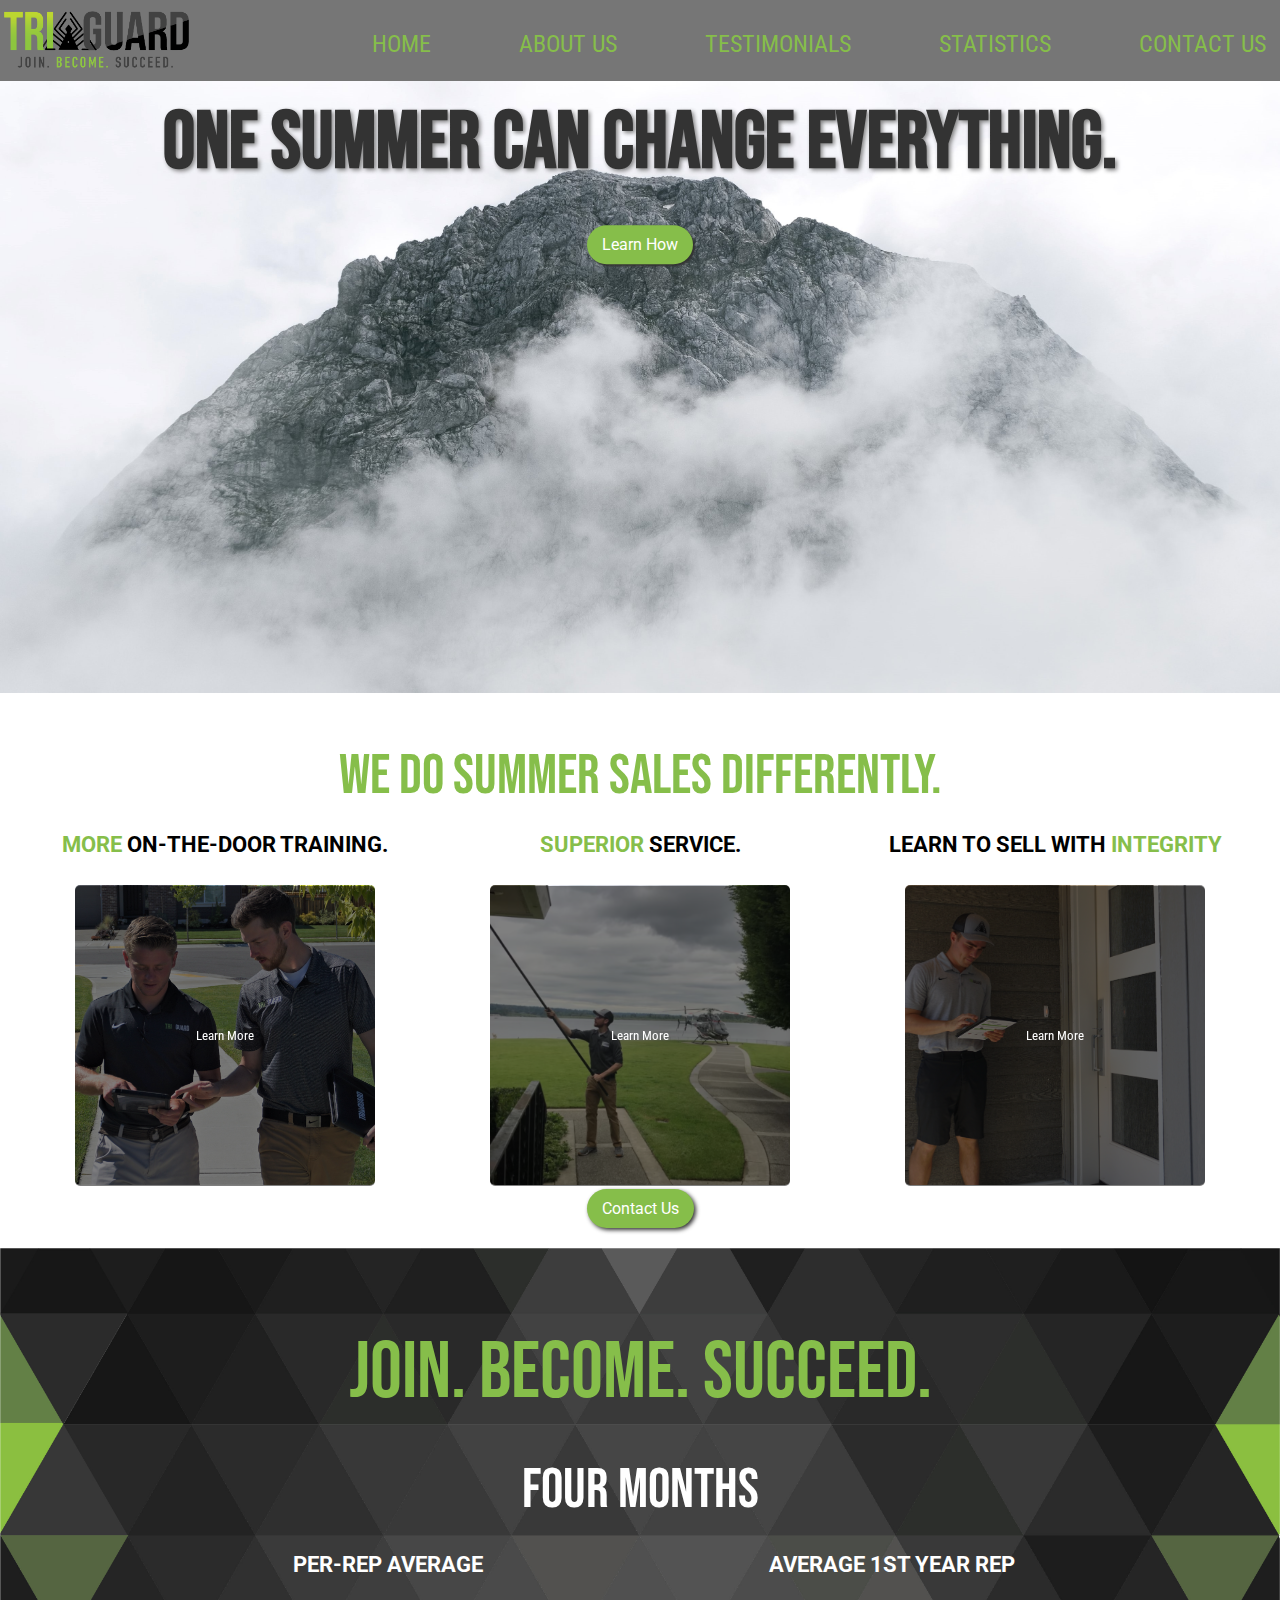
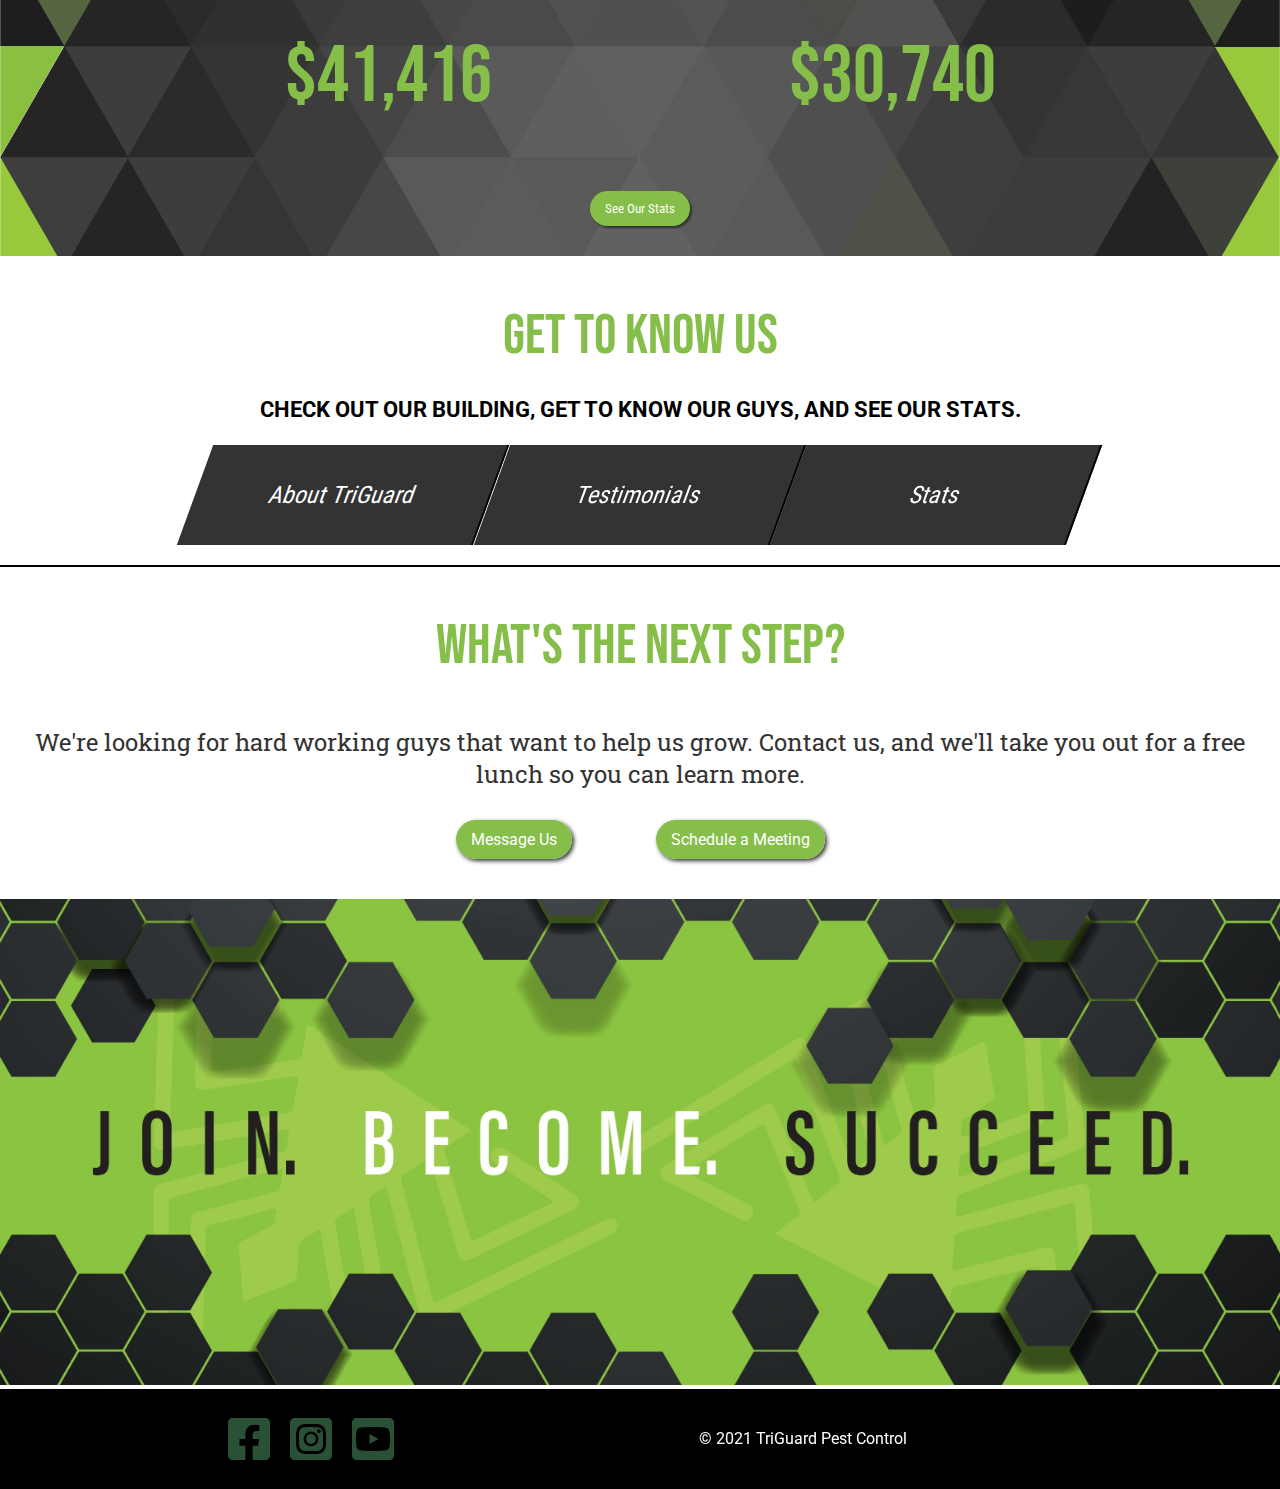
==== index.html @ 1086b6dd "first commit" ====
<!DOCTYPE html>
<html lang="en">

<head>
  <meta charset="utf-8" />
  <meta name="viewport" content="width=device-width, initial-scale=1, maximum-scale=1, user-scalable=no" />
  <meta http-equiv="X-UA-Compatible" content="IE=edge,chrome=1">
  <meta name="HandheldFriendly" content="true">
  <link rel="icon" href="triguard-web-images/Triguard-spider.png" />

  <title>TriGuard Sales</title>

  <!-- Meta tags for SEO and social sharing -->
  <link rel="canonical" href="https://triguardsales.com" />
  <meta name="description" content="Recruiting website for TriGuard Pest Control door-to-door sales." />
  <meta name="robots" content="index,follow" />
  <meta property="og:title" content="TriGuard Sales" />
  <meta property="og:type" content="article" />
  <meta property="og:url" content="https://triguardsales.com" />
  <meta property="og:description" content="Recruiting website for TriGuard Pest Control door-to-door sales." />
  <meta name="twitter:card" content="summary" />

  <!-- Import the webpage's stylesheet -->
  <link rel="stylesheet" href="style.css" />

  <link rel="stylesheet" href="https://cdnjs.cloudflare.com/ajax/libs/font-awesome/4.7.0/css/font-awesome.min.css">
  <link rel="stylesheet" href="all.min.css">

  <!-- Import the webpage's javascript file -->
  <script src="script.js" defer></script>
</head>

<body>
  <!-- The wrapper and content divs set margins and positioning -->
  <div class="wrapper">

    <!-- This is the start of content for our page -->
    <header>
      <div class="topnav" id="myLinks">
        <img class="logo" src="triguard-web-images/triguard-logo.png" alt="logo">
        <nav>
          <ul>
            <li><a href="index.html">Home</a></li>
            <li><a href="about.html">About Us</a></li>
            <li><a href="testimonials.html">Testimonials</a></li>
            <li><a href="stats.html">Statistics</a></li>
            <li><a href="contact.html">Contact Us</a></li>
          </ul>
          <!-- "Hamburger menu" / "Bar icon" to toggle the navigation links -->
          <a href="javascript:void(0);" class="icon" onclick="hamburgerNav()">
            <i class="fa fa-bars"></i>
          </a>
        </nav>
      </div>
    </header>
    <main>
      <div class="banner">
        <h1 class="title">ONE SUMMER CAN CHANGE EVERYTHING.</h1>
        <a class="clickme" href="#sec1">Learn How</a>

        <img src="triguard-web-images/mountain_fog.jpg" class="fog" alt="fog and mountain">
      </div>
      <div class="section1" id="sec1">
        <h2 class="sub-header">
          We do summer sales differently.
        </h2>
        <!-- training -->
        <h3 class="training-h3"><span class="pop">More</span> On-the-door Training.</h3>
        <div class="training">
          <img src="triguard-web-images/training.JPG" alt="image">
        </div>

        <button class="centerbutton" data-modal-target="#modal">Learn More</button>
        <div class="modal" id="modal">
          <div class="modal-header">
            <h3>Get the on-the-door training you deserve.</h3>
            <button data-close-button class="close-button">&times;</button>
          </div>
          <div class="modal-img1"><img src="triguard-web-images/training.JPG"></div>
          <div class="modal-body">
            In most door-to-door companies, the managers have to compete against you for their own sales. The
            difference with TriGuard is that your managers don’t have to make their own sales, their primary focus is
            on training you. Other companies might give you on-the-door training during your first day or two, but
            your TriGuard managers are available to train you on the doors throughout the entire summer.
          </div>
        </div>
        <div id="overlay"></div>
        <!-- integrity -->
        <h3 class="integrity-h3">Learn to Sell With <span class="pop">Integrity</span></h3>
        <div class="integrity">
          <img src="triguard-web-images/DSC02813.JPG" alt="image">
        </div>
        <button class="centerbutton2" data-modal-target="#modal2">Learn More</button>
        <div class="modal" id="modal2">
          <div class="modal-header">
            <h3>Integrity sells the most.</h3>
            <button data-close-button class="close-button">&times;</button>
          </div>
          <div class="modal-img1"><img src="triguard-web-images/DSC02813.JPG"></div>
          <div class="modal-body">
            Many people believe that in order to succeed in door-to-door sales, you have to be dishonest,
            manipulative, or trick people into buying. At TriGuard, we believe that you should never have to
            compromise your integrity to make a
            sale. We’ll teach you how to be honest and transparent with your customers. Over the years, we have found
            that often the most honest sales reps make the most sales.
          </div>
        </div>
        <!-- service -->
        <h3 class="service-h3"><span class="pop">Superior</span> Service.</h3>
        <div class="service">
          <img src="triguard-web-images/superior_service.png" alt="image">
        </div>
        <button class="centerbutton3" data-modal-target="#modal3">Learn More</button>
        <div class="modal" id="modal3">
          <div class="modal-header">
            <h3>Higher quality = higher contract value.</h3>
            <button data-close-button class="close-button">&times;</button>
          </div>
          <div class="modal-img1"><img src="triguard-web-images/superior_service.png"></div>
          <div class="modal-body">
            Pest control is a competitive industry, so we pride ourselves in having a top-of-the-line service. We
            train our technicians to go above and beyond on each service, giving you the piece of mind that your
            customers are being taken care of. Because we have a superior service compared to other companies, you can
            count on a higher contract value and higher customer retention.</br>
            Ask your manager about the differences in our service.
          </div>
        </div>
      </div>
      <div class="center-container">
        <a class="contact" href="contact.html">Contact Us</a>
      </div>
      <div class="section2">
        <h2 class="slogan">Join. Become. Succeed.</h2>
        <h2 class="four-months">Four Months</h2>
        <div class="per-rep">
          <h3>Per-Rep Average</h3>
          <h2 class="avg">$41,416</h2>
        </div>
        <div class="first-year">
          <h3>Average 1st Year Rep</h3>
          <h2 class="first-year-avg">$30,740</h2>
        </div>
        <button class="stats" href="#">See Our Stats</button>
      </div>
      <div class="section3">
        <h2>Get to know us</h2>
        <h3>Check out our building, get to know our guys, and see our stats.</h3>
        <div class="links">
          <div class="about-link">
            <a href="about.html">About TriGuard</a>
          </div>
          <div class="testimonials-link">
            <a href="testimonials.html">Testimonials</a>
          </div>
          <div class="stats-link">
            <a href="testimonials.html">Stats</a>
          </div>
        </div>
      </div>
      <div class="section4">
        <h2>What's the next step?</h2>
        <p>We're looking for hard working guys that want to
          help us grow. Contact us, and we'll take you out for a free lunch so you can learn more.</p>
        <a class="message" href="contact.html">Message Us</a>
        <a class="meeting" href="contact.html">Schedule a Meeting</a>
        <img src="triguard-web-images/slogan.jpg" alt="image">
      </div>
    </main>
  </div>
  <footer class="footer-bottom">
    <div class="container">
      <ul class="social-icons">
        <li><a href="https://www.facebook.com/TriGuardPestControl" target="_blank"><i
              class="fab fa-facebook-square"></i></a>
        </li>
        <li><a href="https://www.instagram.com/triguardsales/" target="_blank"><i
              class="fab fa-instagram-square"></i></a>
        </li>
        <li><a href="https://www.youtube.com/watch?v=EtZL84Ne5-c" target="_blank"><i
              class="fab fa-youtube-square"></i></a>
        </li>
      </ul>
      <div id="footer-info">© 2021 TriGuard Pest Control</div>
    </div>
  </footer>
</body>

</html>
---- style.css ----
/* Import fonts */

  @import url("https://fonts.googleapis.com/css2?family=Roboto+Condensed:wght@700&display=swap");
  @import url("https://fonts.googleapis.com/css2?family=Roboto&display=swap");
  @import url("https://fonts.googleapis.com/css2?family=Bebas+Neue&display=swap");
  @import url("https://fonts.googleapis.com/css2?family=Roboto+Slab&display=swap");
  /* default values set as CSS variables */

  :root {
    --color-bg: #295135;
    --color-text-main: #000000;
    --color-primary: #86be4a;
    --wrapper-height: 87vh;
    --image-max-width: 300px;
    --image-margin: 3rem;
  }

  /* Basic page style resets */

  [hidden] {
    display: none !important;
  }

  h1, h2 {
    font-family: 'Bebas Neue', sans-serif;
  }

  ul {
    list-style: none;
  }

  .logo {
    width: 200px;
    float: left;
  }

  html {
    font-size: 100%;
  }

  @media (min-width: 640px) {
    body {
      font-size: 1rem;
    }
  }
  /* Navigation grid */

  nav {
    float: right;
  }

  nav ul {
    margin: 0;
    padding: 0;
    list-style: none;
  }

  nav li {
    float: left;
    margin-left: 70px;
    padding-top: 30px;
    position: relative;
  }

  nav a {
    font-family: 'Roboto Condensed', sans-serif;
    color: var(--color-primary);
    font-size: 1.5em;
    text-decoration: none;
    padding: 14px;
    text-transform: uppercase;
    margin-left: -10px;
  }

  @media screen and (max-width: 1245px) and (min-width: 850px) {
    nav a {
      font-size: 1.5vw;
      padding: 10px;
      margin-left: -25px;
    }
  }

  nav a:hover {
    color: #000000;
  }

  nav a::before {
    content: '';
    display: block;
    height: 5px;
    background-color: var(--color-primary);
    position: absolute;
    width: 0%;
    top: 0;
    transition: all ease-in-out 250ms;
  }

  nav a:hover::before {
    width: 100%;
  }

  /* Hide the link that should open and close the topnav on small screens */

  .topnav .icon {
    display: none;
  }

  .topnav .icon:hover {
    color: black;
  }

  .container {
    width: 90%;
    margin: 0 auto;
    padding: 0;
  }

  header {
    background: #767676;
    position: fixed;
    top: 0;
    width: 100%;
    z-index: 3;
  }

  header::after {
    content: '';
    display: table;
    clear: both;
  }

  main {
    margin-top: 81px;
  }

  body {
    margin: 0;
    font-family: 'Roboto', sans-serif;
    background-color: #FFFFFF;
  }

  p {
    font-family: 'Roboto Slab', serif;
    font-size: 1.5em;
    color: #333333;
  }

  img {
    max-width: 100%;
    height: auto;
  }

  .banner {
    position: relative;
  }

  /* Page structure */

  .wrapper {
    min-height: var(--wrapper-height);
    display: grid;
    place-items: center;
  }

  .fog {
    max-width: 100%;
  }

  .clickme {
    color: #FFFFFF;
    text-decoration: none;
    position: absolute;
    border-radius: 20px;
    padding: 10px 15px;
    background-color: var(--color-primary);
    box-shadow: 2px 2px 2px #333333;
    top: 25%;
    left: 50%;
    transform: translate(-50%, -25%);
  }

  .clickme:hover {
    background-color: #333333;
  }

  /* Subheading */

  h2 {
    color: var(--color-primary);
    font-size: 3.5em;
    font-weight: lighter;
    /* padding: 10px; */
  }

  h3 {
    font-size: 1.4em;
    text-align: center;
    text-transform: uppercase;
  }

  .title {
    position: absolute;
    text-align: center;
    color: #333333;
    font-size: 5em;
    top: -40px;
    left: 50%;
    transform: translate(-50%);
    width: 100%;
    text-shadow: 2px 2px 4px gray;
  }

  button {
    font-family: 'Roboto Condensed', sans-serif;
  }

  .pop {
    color: var(--color-primary);
    text-transform: uppercase;
  }

  .modal {
    position: fixed;
    top: 50%;
    left: 50%;
    transform: translate(-50%, -50%) scale(0);
    transition: 200ms ease-in-out;
    border: 1px solid black;
    border-radius: 10px;
    z-index: 10;
    background-color: #FFFFFF;
    width: 800px;
    max-width: 80%;
  }

  .modal.active {
    transform: translate(-50%, -50%) scale(1);
  }

  .modal-header {
    padding: 10px 15px;
    display: flex;
    justify-content: space-between;
    align-items: center;
    /* border-bottom: 1px solid black; */
  }

  .modal-header h3 {
    text-align: center;
  }

  .modal-header .training-h3 {
    font-weight: bold;
  }

  .modal-header .close-button {
    cursor: pointer;
    border: none;
    outline: none;
    background: none;
    font-weight: bold;
    font-size: 1.25rem;
  }

  .modal-img1 {
    float: left;
    padding: 0 20px 5px 20px;
  }

  .modal-body {
    padding: 10px 15px;
    font-size: 1.25rem;
  }

  #overlay {
    position: fixed;
    opacity: 0;
    transition: 200ms ease-in-out;
    top: 0;
    left: 0;
    right: 0;
    bottom: 0;
    background-color: rgba(0, 0, 0, .9);
    pointer-events: none;
  }

  #overlay.active {
    opacity: 1;
    pointer-events: all;
  }

  .section1 img {
    margin-top: 3px;
    width: 300px;
    border-radius: 5px;
  }

  .section1 {
    display: grid;
    grid-template-columns: 1fr 1fr 1fr;
    justify-content: center;
    align-items: center;
    grid-gap: 25px;
    margin-right: 30px;
    margin-left: 30px;
  }

  .sub-header {
    grid-row: 1/2;
    grid-column: 1/4;
    justify-self: center;
    text-transform: uppercase;
  }

  .training {
    grid-column: 1/2;
    grid-row: 2/3;
    justify-self: center;
  }

  .service {
    grid-column: 2/3;
    grid-row: 2/3;
    justify-self: center;
  }

  .integrity {
    grid-column: 3/4;
    grid-row: 2/3;
    justify-self: center;
  }

  .training-h3 {
    grid-column: 1/2;
    grid-row: 1/2;
    align-self: flex-end;
    justify-self: center;
    margin-bottom: 0;
  }

  .service-h3 {
    grid-column: 2/3;
    grid-row: 1/2;
    align-self: flex-end;
    justify-self: center;
    margin-bottom: 0;
  }

  .integrity-h3 {
    grid-column: 3/4;
    grid-row: 1/2;
    align-self: flex-end;
    justify-self: center;
    margin-bottom: 0;
  }

  .centerbutton {
    grid-column: 1/2;
    grid-row: 2/3;
    top: 50%;
    left: 50%;
    height: 300px;
    width: 300px;
    justify-self: center;
    z-index: 2;
    border: none;
    background-color: rgba(0, 0, 0, .5);
    border-radius: 5px;
    color: #FFFFFF;
    cursor: pointer;
  }

  .centerbutton2 {
    grid-column: 3/4;
    grid-row: 2/3;
    top: 50%;
    left: 50%;
    height: 300px;
    width: 300px;
    justify-self: center;
    z-index: 2;
    border: none;
    background-color: rgba(0, 0, 0, .5);
    border-radius: 5px;
    color: #FFFFFF;
    cursor: pointer;
  }

  .centerbutton3 {
    grid-column: 2/3;
    grid-row: 2/3;
    top: 50%;
    left: 50%;
    height: 300px;
    width: 300px;
    justify-self: center;
    z-index: 2;
    border: none;
    background-color: rgba(0, 0, 0, .5);
    border-radius: 5px;
    color: #FFFFFF;
    cursor: pointer;
  }

  .centerbutton:hover, .centerbutton2:hover, .centerbutton3:hover {
    background-color: rgba(33, 33, 33, 0.0);
    text-decoration: underline;
  }

  .section1-button {
    grid-row: 3/4;
    grid-column: 2/3;
    justify-self: center;
  }

  /* Section 2*/

  .section2 {
    margin: 20px 0;
    text-align: center;
    background-color: #000000;
    padding: 10px;
    display: grid;
    grid-template-columns: 1fr 1fr 1fr 1fr 1fr;
    grid-area: 10px;
    background-image: url(triguard-web-images/triangle-background-4.jpg);
    background-size: cover;
  }

  .slogan {
    grid-column: 1/6;
    grid-row: 1/2;
    font-size: 5em;
  }

  .four-months {
    grid-column: 1/6;
    grid-row: 2/3;
    color: #fff;
    margin: -30px auto 5px;
  }

  .per-rep {
    grid-column: 2/3;
    grid-row: 3/4;
  }

  .first-year {
    grid-column: 4/5;
    grid-row: 3/4;
  }

  .avg, .first-year-avg {
    font-size: 5em;
  }

  .section2 h3 {
    color: #FFFFFF;
    margin-bottom: -15px;
  }

  .section2 p {
    color: #fff;
    padding: 30px;
  }

  .stats {
    grid-row: 4/5;
    grid-column: 3/4;
    color: #FFFFFF;
    text-decoration: none;
    padding: 10px 15px;
    margin-bottom: 20px;
    background-color: var(--color-primary);
    border-radius: 20px;
    border: none;
    box-shadow: 2px 2px 2px #333333;
    justify-self: center;
  }

  .stats:hover {
    opacity: 0.95;
    box-shadow: 1px 1px 7px rgba(0, 0, 0, 0.5);
    cursor: pointer;
  }

  /* Section 3*/

  .section3 {
    margin: auto;
    text-align: center;
    border-bottom: 2px solid #000;
    justify-items: center;
  }

  .section3 h3 {
    margin-top: -20px;
  }

  .links {
    display: flex;
    justify-content: center;
    margin-bottom: 20px;
  }

  .links a {
    font-family: 'Roboto Condensed', sans-serif;
    font-size: 1.5em;
    color: #fff;
    background: #333333;
    border-right: solid 2px black;
    transform: skewX(-20deg);
    width: 23vw;
    height: 100px;
    display: flex;
    justify-content: center;
    align-items: center;
    text-decoration: none;
    cursor: pointer;
    overflow: hidden;
  }

  .section3 a:hover {
    transform: scale(1.1) skewX(-20deg);
    box-shadow: 0 0 10px rgba(0, 0, 0, 0.5);
  }

  /*Section 4*/

  .section4 {
    text-align: center;
  }

  .section4 p {
    margin: 40px 0;
  }

  .section4 img {
    width: 100%;
    margin-top: 50px;
  }

  .message {
    color: #FFFFFF;
    border-radius: 20px;
    text-decoration: none;
    padding: 10px 15px;
    background-color: var(--color-primary);
    box-shadow: 2px 2px 4px #333333;
    margin: 40px;
  }

  .meeting {
    color: #FFFFFF;
    border-radius: 20px;
    text-decoration: none;
    padding: 10px 15px;
    background-color: var(--color-primary);
    box-shadow: 2px 2px 4px #333333;
    margin: 40px;
  }

  .message:hover, .meeting:hover {
    opacity: 0.95;
    box-shadow: 1px 1px 7px rgba(0, 0, 0, 0.5);
  }

  /*---------------------- About Us Tab --------------------------------*/

  .group-img {
    max-width: 100%;
  }

  .about h1 {
    color: #333333;
    font-size: 4vw;
    font-weight: lighter;
    text-align: center;
  }

  .about p {
    text-align: center;
  }

  .about {
    max-height: 700px;
  }

  .about-grid {
    display: grid;
    grid-template-columns: 1fr 400px 1fr 400px 1fr;
    justify-content: center;
    align-items: center;
  }

  .about-main h2 {
    overflow: hidden;
    text-align: center;
  }

  .about-main h2:before, .about-main h2:after {
    background-color: #333;
    content: "";
    display: inline-block;
    height: 1.5px;
    position: relative;
    vertical-align: middle;
    width: 50%;
  }

  .about-main h2:before {
    right: 0.5em;
    margin-left: -50%;
  }

  .about-main h2:after {
    left: 0.5em;
    margin-right: -50%;
  }

  .building-box {
    grid-column: 2/3;
    margin: 0 10px;
    text-align: center;
  }

  .reps-box {
    grid-column: 4/5;
    text-align: center;
  }

  .building {
    width: 300px;
    border-radius: 3px;
    cursor: pointer;
    transition: 300ms;
  }

  .building:hover {
    box-shadow: 0 4px 8px 0 rgba(0, 0, 0, 0.2), 0 6px 20px 0 rgba(0, 0, 0, 0.19);
  }

  .reps {
    width: 300px;
    height: 250px;
    border-radius: 3px;
    cursor: pointer;
    transition: 300ms;
  }

  .reps:hover {
    box-shadow: 0 4px 8px 0 rgba(0, 0, 0, 0.2), 0 6px 20px 0 rgba(0, 0, 0, 0.19);
  }

  .column {
    padding: 0 8px;
  }

  /* Modal Content */

  .myModal {
    display: none;
    position: fixed;
    z-index: 1;
    padding-top: 100px;
    left: 0;
    top: 0;
    width: 100%;
    height: 100%;
    overflow: auto;
    background-color: black;
  }

  .modal-content {
    position: relative;
    background-color: #fefefe;
    margin: auto;
    padding: 0;
    width: 90%;
    max-width: 1200px;
  }

  .close {
    color: white;
    position: absolute;
    top: 10px;
    right: 25px;
    font-size: 35px;
    font-weight: bold;
  }

  .close:hover, .close:focus {
    color: #999;
    text-decoration: none;
    cursor: pointer;
  }

  .mySlides {
    display: none;
  }

  .prev, .next {
    cursor: pointer;
    position: absolute;
    top: 50%;
    width: auto;
    padding: 16px;
    margin-top: -50px;
    color: white;
    font-weight: bold;
    font-size: 20px;
    transition: 0.6s ease;
    border-radius: 0 3px 3px 0;
    user-select: none;
    -webkit-user-select: none;
  }

  /* Position the "next button" to the right */

  .next {
    right: 0;
    border-radius: 3px 0 0 3px;
  }

  .prev:hover, .next:hover {
    background-color: rgba(0, 0, 0, 0.8);
  }

  .numbertext {
    color: #f2f2f2;
    font-size: 12px;
    padding: 8px 12px;
    position: absolute;
    top: 0;
  }

  .caption-container {
    text-align: center;
    background-color: black;
    padding: 2px 16px;
    color: white;
  }

  img.demo {
    opacity: 0.6;
    width: 25%;
    float: left;
  }

  .active, .demo:hover {
    opacity: 1;
  }

  img.hover-shadow {
    transition: 0.3s;
  }

  .hover-shadow:hover {
    box-shadow: 0 4px 8px 0 rgba(0, 0, 0, 0.2), 0 6px 20px 0 rgba(0, 0, 0, 0.19);
  }

  .locations img {
    width: 100%;
  }

  .activities, .activities-2 {
    display: flex;
    justify-content: space-evenly;
    margin-bottom: 20px;
  }

  .activities img {
    width: 30vw;
  }

  .activities-2 img {
    width: 30vw;
  }

  .videos {
    display: flex;
    justify-content: space-evenly;
    position: relative;
    padding-bottom: 20px;
  }

  .videos iframe {
    max-width: 30vw;
  }

  .center-container {
    display: flex;
    justify-content: center;
    margin-bottom: 20px;
  }

  .contact {
    border-radius: 20px;
    color: #FFFFFF;
    text-decoration: none;
    padding: 10px 15px;
    background-color: var(--color-primary);
    box-shadow: 2px 2px 4px #333333;
    display: flex;
    justify-content: center;
    margin: 0 50px;
  }

  .contact:hover {
    opacity: 0.95;
    box-shadow: 1px 1px 7px rgba(0, 0, 0, 0.5);
  }

  /*---------------------- Testimonials Tab --------------------------------*/

  .testimonials-main {
    /* background-color: var(--color-bg);
    background-image: -webkit-linear-gradient(30deg, var(--color-bg) 50%, #fff 50%); */
    padding-bottom: 10px;
    width: 100%;
  }

  .testimonials-main h1 {
    font-weight: lighter;
  }

  .testimonials-main p {
    color: lightgrey;
    text-align: left;
  }

  .testimonials-title {
    text-align: center;
    font-size: 3rem;
    margin: 10px 0;
  }

  .testimonials-grid img {
    width: 400px;
    margin-top: 30px;
  }

  .testimonials-grid {
    display: grid;
    grid-template-columns: 1fr 1fr 1fr;
    grid-gap: 20px;
    text-align: center;
    padding: 0 10px;
    margin: 20px auto;
  }

  .rep-box {
    background-color: rgba(0, 0, 0, 0.9);
    border-radius: 5px;
    padding: 15px;
  }

  .rico {
    grid-column: 1/2;
    grid-row: 1/2;
  }

  .accordian__button {
    font-family: 'Roboto',   sans-serif;
    font-size: 1.2rem;
    display: block;
    width: 100%;
    padding: 15px;
    border: none;
    outline: none;
    cursor: pointer;
    background: #777;
    color: #fff;
    text-align: left;
    }

  .accordian__button::after {
    content: '\25be';
    float: right;
    transform: scale(1.5);
  }

  .accordian__button--active + .accordian__content {
    display: block;
  }
  .accordian__button--active {
    background: #555555;
  }
  .accordian__button--active::after {
    content: '\25b4';
  }

  .accordian__content {
    display: none;
    overflow: auto;

    padding: 0 15px;
    background: #333333;
  }

  /*Footer*/

  .footer-bottom {
    width: 100%;
    background-color: #000000;
  }

  .fab {
    color: #295135;
  }

  .fa-facebook-square, .fa-instagram-square, .fa-youtube-square {
    font-size: 3em;
  }

  #footer-info {
    color: #FFFFFF;
    margin-top: 40px;
  }

  .social-icons {
    display: flex;
    flex-flow: row;
  }

  .social-icons li {
    margin: 10px;
  }

  .container {
    display: flex;
    justify-content: space-around;
    position: relative;
    text-align: center;
    width: 80%;
    max-width: 1080px;
    margin: 0 0 0 30px;
  }

  /*Responsive for mobile devices*/

  @media screen and (max-width: 840px) {
    main {
      margin-top: 120px;
    }
    .section1, .section2, .section3, .section4 {
      display: block;
      text-align: center;
    }
    .about-grid {
      display: block;
    }
    .banner {
      display: block;
    }
  }

  @media screen and (max-width: 840px) {
    header {
      background-color: #767676;
    }
    .logo {
      width: 150px;
    }
    .topnav a {
      display: none;
    }
    .topnav a.icon {
      float: right;
      display: block;
    }
    nav li {
      padding: 0;
      margin: 0;
      text-decoration: underline;
    }
    nav a::before {
      display: none;
    }
    .title {
      font-size: 2.1em;
      text-shadow: none;
    }
    .section2 {
      background-image: url(triguard-web-images/triangle-background-2.jpg);
    }
    .links a{
      font-size: 1.1rem;
    }
    .centerbutton, .centerbutton2, .centerbutton3 {
      height: 30px;
    }
  }

  /* The "responsive" class is added to the topnav with JavaScript when the user clicks on the icon. This class makes the topnav look good on small screens (display the links vertically instead of horizontally) */

  @media screen and (max-width: 840px) {
    .topnav.responsive {
      position: relative;
    }
    .topnav.responsive a.icon {
      position: absolute;
      right: 0;
      top: 0;
    }
    .topnav.responsive a {
      float: none;
      display: block;
      text-align: center;
    }
  }

  @media (min-device-width:600px) {
    img[data-src-600px] {
      content: attr(data-src-600px, url);
    }
  }

  @media (min-device-width:800px) {
    img[data-src-800px] {
      content: attr(data-src-800px, url);
    }
  }
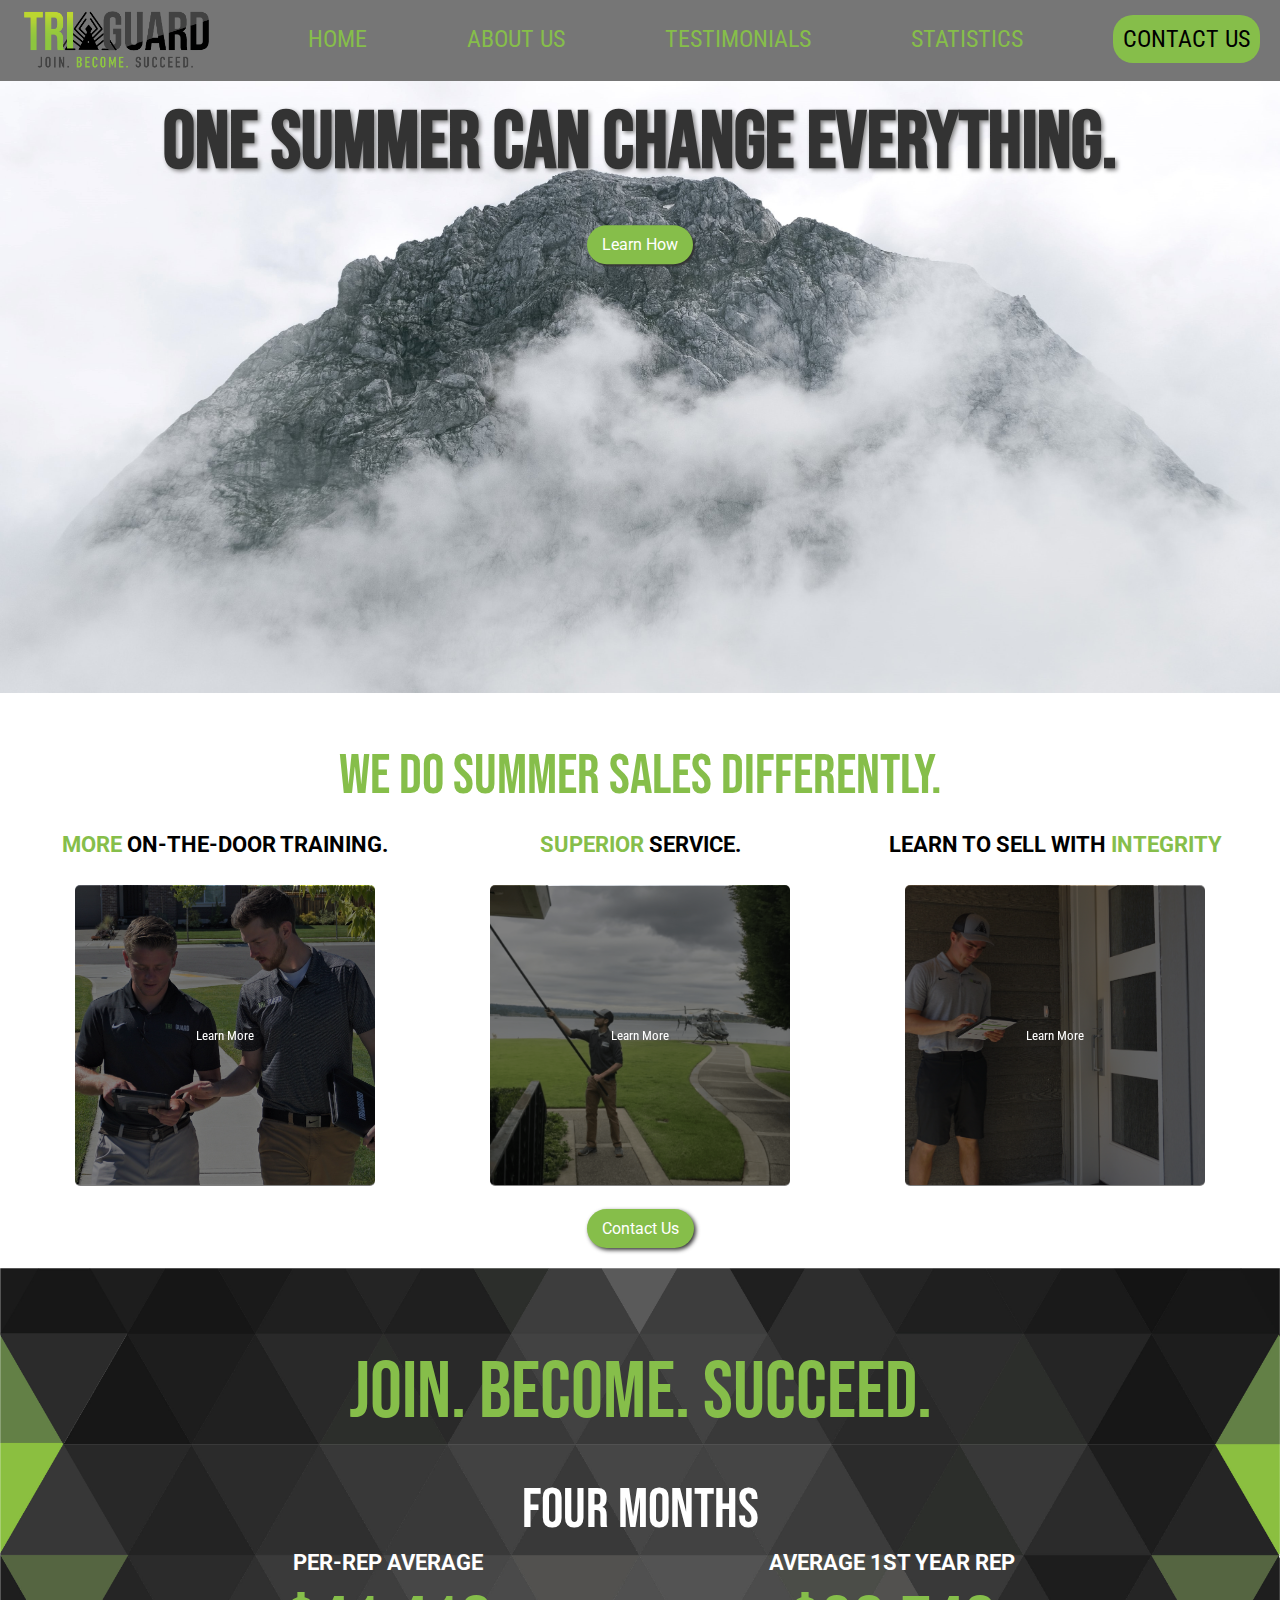
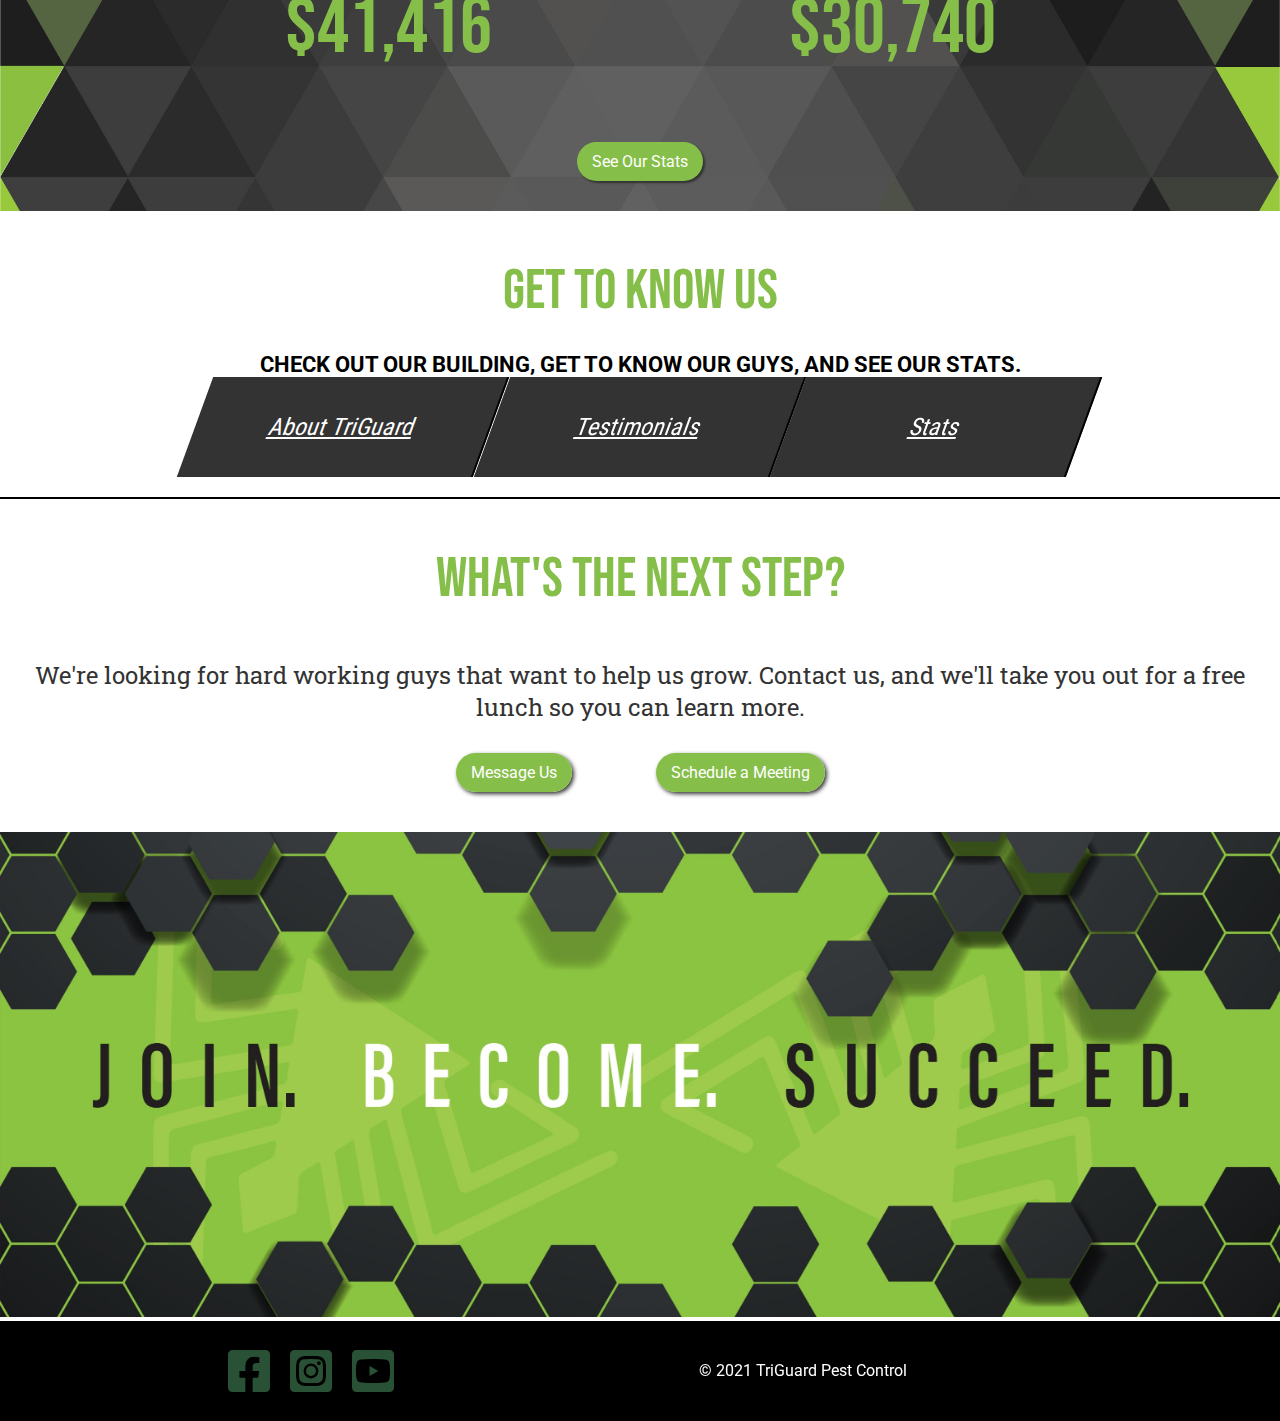
==== commit ba5f1ede: "Styled Contact form and stats page" ====
--- a/index.html
+++ b/index.html
@@ -44,7 +44,7 @@
             <li><a href="about.html">About Us</a></li>
             <li><a href="testimonials.html">Testimonials</a></li>
             <li><a href="stats.html">Statistics</a></li>
-            <li><a href="contact.html">Contact Us</a></li>
+            <li><a href="contact.html" class="contact-pop">Contact Us</a></li>
           </ul>
           <!-- "Hamburger menu" / "Bar icon" to toggle the navigation links -->
           <a href="javascript:void(0);" class="icon" onclick="hamburgerNav()">
@@ -67,7 +67,7 @@
         <!-- training -->
         <h3 class="training-h3"><span class="pop">More</span> On-the-door Training.</h3>
         <div class="training">
-          <img src="triguard-web-images/training.JPG" alt="image">
+          <img src="triguard-web-images/training-min.JPG" alt="image">
         </div>
 
         <button class="centerbutton" data-modal-target="#modal">Learn More</button>
@@ -76,7 +76,7 @@
             <h3>Get the on-the-door training you deserve.</h3>
             <button data-close-button class="close-button">&times;</button>
           </div>
-          <div class="modal-img1"><img src="triguard-web-images/training.JPG"></div>
+          <div class="modal-img1"><img src="triguard-web-images/training-min.JPG"></div>
           <div class="modal-body">
             In most door-to-door companies, the managers have to compete against you for their own sales. The
             difference with TriGuard is that your managers don’t have to make their own sales, their primary focus is
@@ -88,7 +88,7 @@
         <!-- integrity -->
         <h3 class="integrity-h3">Learn to Sell With <span class="pop">Integrity</span></h3>
         <div class="integrity">
-          <img src="triguard-web-images/DSC02813.JPG" alt="image">
+          <img src="triguard-web-images/andrew-min.JPG" alt="image">
         </div>
         <button class="centerbutton2" data-modal-target="#modal2">Learn More</button>
         <div class="modal" id="modal2">
@@ -96,7 +96,7 @@
             <h3>Integrity sells the most.</h3>
             <button data-close-button class="close-button">&times;</button>
           </div>
-          <div class="modal-img1"><img src="triguard-web-images/DSC02813.JPG"></div>
+          <div class="modal-img1"><img src="triguard-web-images/andrew-min.JPG"></div>
           <div class="modal-body">
             Many people believe that in order to succeed in door-to-door sales, you have to be dishonest,
             manipulative, or trick people into buying. At TriGuard, we believe that you should never have to
@@ -108,7 +108,7 @@
         <!-- service -->
         <h3 class="service-h3"><span class="pop">Superior</span> Service.</h3>
         <div class="service">
-          <img src="triguard-web-images/superior_service.png" alt="image">
+          <img src="triguard-web-images/superior_service-min.png" alt="image">
         </div>
         <button class="centerbutton3" data-modal-target="#modal3">Learn More</button>
         <div class="modal" id="modal3">
@@ -116,7 +116,7 @@
             <h3>Higher quality = higher contract value.</h3>
             <button data-close-button class="close-button">&times;</button>
           </div>
-          <div class="modal-img1"><img src="triguard-web-images/superior_service.png"></div>
+          <div class="modal-img1"><img src="triguard-web-images/superior_service-min.png"></div>
           <div class="modal-body">
             Pest control is a competitive industry, so we pride ourselves in having a top-of-the-line service. We
             train our technicians to go above and beyond on each service, giving you the piece of mind that your
@@ -140,7 +140,7 @@
           <h3>Average 1st Year Rep</h3>
           <h2 class="first-year-avg">$30,740</h2>
         </div>
-        <button class="stats" href="#">See Our Stats</button>
+        <a class="stats" href="stats.html">See Our Stats</a>
       </div>
       <div class="section3">
         <h2>Get to know us</h2>
@@ -161,7 +161,7 @@
         <h2>What's the next step?</h2>
         <p>We're looking for hard working guys that want to
           help us grow. Contact us, and we'll take you out for a free lunch so you can learn more.</p>
-        <a class="message" href="contact.html">Message Us</a>
+        <a class="message" href="https://www.messenger.com/t/1671851566" target="_blank">Message Us</a>
         <a class="meeting" href="contact.html">Schedule a Meeting</a>
         <img src="triguard-web-images/slogan.jpg" alt="image">
       </div>
--- a/style.css
+++ b/style.css
@@ -32,6 +32,7 @@
   .logo {
     width: 200px;
     float: left;
+    margin-left: 20px;
   }
 
   html {
@@ -58,7 +59,8 @@
   nav li {
     float: left;
     margin-left: 70px;
-    padding-top: 30px;
+    padding-top: 25px;
+    margin-right: 20px;
     position: relative;
   }
 
@@ -67,7 +69,7 @@
     color: var(--color-primary);
     font-size: 1.5em;
     text-decoration: none;
-    padding: 14px;
+    padding: 10px;
     text-transform: uppercase;
     margin-left: -10px;
   }
@@ -97,6 +99,12 @@
 
   nav a:hover::before {
     width: 100%;
+  }
+
+  .contact-pop {
+    color: #000;
+    background-color: var(--color-primary);
+    border-radius: 20px;
   }
 
   /* Hide the link that should open and close the topnav on small screens */
@@ -303,6 +311,7 @@
     grid-gap: 25px;
     margin-right: 30px;
     margin-left: 30px;
+    margin-bottom: 20px;
   }
 
   .sub-header {
@@ -452,6 +461,7 @@
 
   .avg, .first-year-avg {
     font-size: 5em;
+    margin-top: 20px;
   }
 
   .section2 h3 {
@@ -515,7 +525,7 @@
     display: flex;
     justify-content: center;
     align-items: center;
-    text-decoration: none;
+    text-decoration: underline;
     cursor: pointer;
     overflow: hidden;
   }
@@ -584,6 +594,7 @@
 
   .about {
     max-height: 700px;
+    margin: 0 100px;
   }
 
   .about-grid {
@@ -642,7 +653,7 @@
 
   .reps {
     width: 300px;
-    height: 250px;
+    height: 260px;
     border-radius: 3px;
     cursor: pointer;
     transition: 300ms;
@@ -759,6 +770,9 @@
     box-shadow: 0 4px 8px 0 rgba(0, 0, 0, 0.2), 0 6px 20px 0 rgba(0, 0, 0, 0.19);
   }
 
+  .locations-container {
+    margin: 0 200px;
+  }
   .locations img {
     width: 100%;
   }
@@ -898,6 +912,159 @@
     background: #333333;
   }
 
+  /*------------------------------------Stats---------------------------------- */ 
+  .stats-heading {
+    color: var(--color-primary);
+    font-size: 4em;
+    font-weight: lighter;
+    text-align: center;
+    text-shadow: 2px 2px 3px black;
+    margin: 20px auto;
+    background-image: url(triguard-web-images/triangle-background-4.1.jpg);
+    background-size: 100%;
+   
+  }
+
+  .stats-subheading {
+    text-shadow: 2px 2px 3px black;
+    margin-bottom: 0;
+    margin-top: 0px;
+    padding-top: 20px;
+  }
+
+
+  .job {
+    display: flex;
+    margin: 20px 0;
+    justify-content: space-evenly;
+    background-image: -webkit-linear-gradient(30deg, #333 50%, #737373 50%); 
+  }
+
+  .job img {
+    margin: 30px 0;
+    width: 400px;
+    padding: 0;
+    box-shadow: 3px 3px 2px #333333;
+    border-radius: 5px;
+  }
+
+  .vs {
+    font-size: 5em;
+    align-self: center;
+    margin: -250px;
+    -webkit-text-fill-color: white; /* Will override color (regardless of order) */
+    -webkit-text-stroke-width: 2px;
+    -webkit-text-stroke-color: #333333;
+  }
+
+  .numbers-container {
+    background-image: url(triguard-web-images/triangle-background-4.1.jpg);
+    background-size: 100%;
+    background-position-y: center;
+    margin-bottom: 20px;
+  }
+  .numbers {
+    text-align: center;
+  }
+
+  .stats-list {
+    color: #fff;
+    padding: 20px;
+    margin: 5px 500px;
+    /* background-color: #777;
+    box-shadow: 3px 3px 3px #333333; */
+    text-align: left;
+    font-size: 2rem;
+  }
+
+  .stats-list p {
+    font-size: 1rem;
+    color: #fff;
+  }
+
+  /*------------------------------------Contact Form---------------------------------- */  
+  .contact-main {
+    margin: 100px 20px;
+  }
+  .contact-main h2, h3 {
+    text-align: center;
+    margin: 0;
+  }
+
+  .contact-h2 {
+    color: #333333;
+    font-size: 3rem;
+  }
+
+  .contact-h3 {
+    color: var(--color-primary);
+    text-transform: none;
+  }
+  
+  .form-container {
+    border-radius: 5px;
+    background-color: #f2f2f2;
+    padding: 20px;
+    margin: 20px 20px;
+  }
+
+  .contact-sections {
+   padding: 5px;
+  }
+  
+  .contact-sections:after {
+    content: "";
+    display: table;
+    clear: both;
+  }
+
+  label {
+    display: block;
+    /* font-family: 'Aleo'; */
+    font-size: 1.25em;
+    float: left;
+    width: 25%;
+    margin-top: 10px;
+  }
+  
+  input, select, textarea {
+    border-radius: 4px;
+    border: 1px solid #ccc;
+    box-sizing: border-box;
+    font-size: 1.25em;
+    width: 75%;
+    font-family: 'Aleo';
+    padding: 8px;
+    float: left;
+    margin-top: 6px;
+  }
+  
+  textarea {
+    height: 250px;
+  }
+
+  input[type=submit] {
+    background-color: var(--color-primary);
+    color: white;
+    padding: 12px 20px;
+    border: none;
+    border-radius: 4px;
+    cursor: pointer;
+    float: right;
+    width: 100px;
+  }
+  
+  input[type=submit]:hover {
+    background-color: var(--color-bg);
+  }
+
+  @media screen and (max-width: 600px) {
+    select, textarea, input, label, input[type=submit] {
+      width: 100%;
+      margin-top: 0;
+    }
+  }
+
   /*Footer*/
 
   .footer-bottom {
@@ -969,6 +1136,7 @@
       float: right;
       display: block;
     }
+
     nav li {
       padding: 0;
       margin: 0;
@@ -981,6 +1149,9 @@
       font-size: 2.1em;
       text-shadow: none;
     }
+    .stats-heading {
+      font-size: 2em;
+    }
     .section2 {
       background-image: url(triguard-web-images/triangle-background-2.jpg);
     }
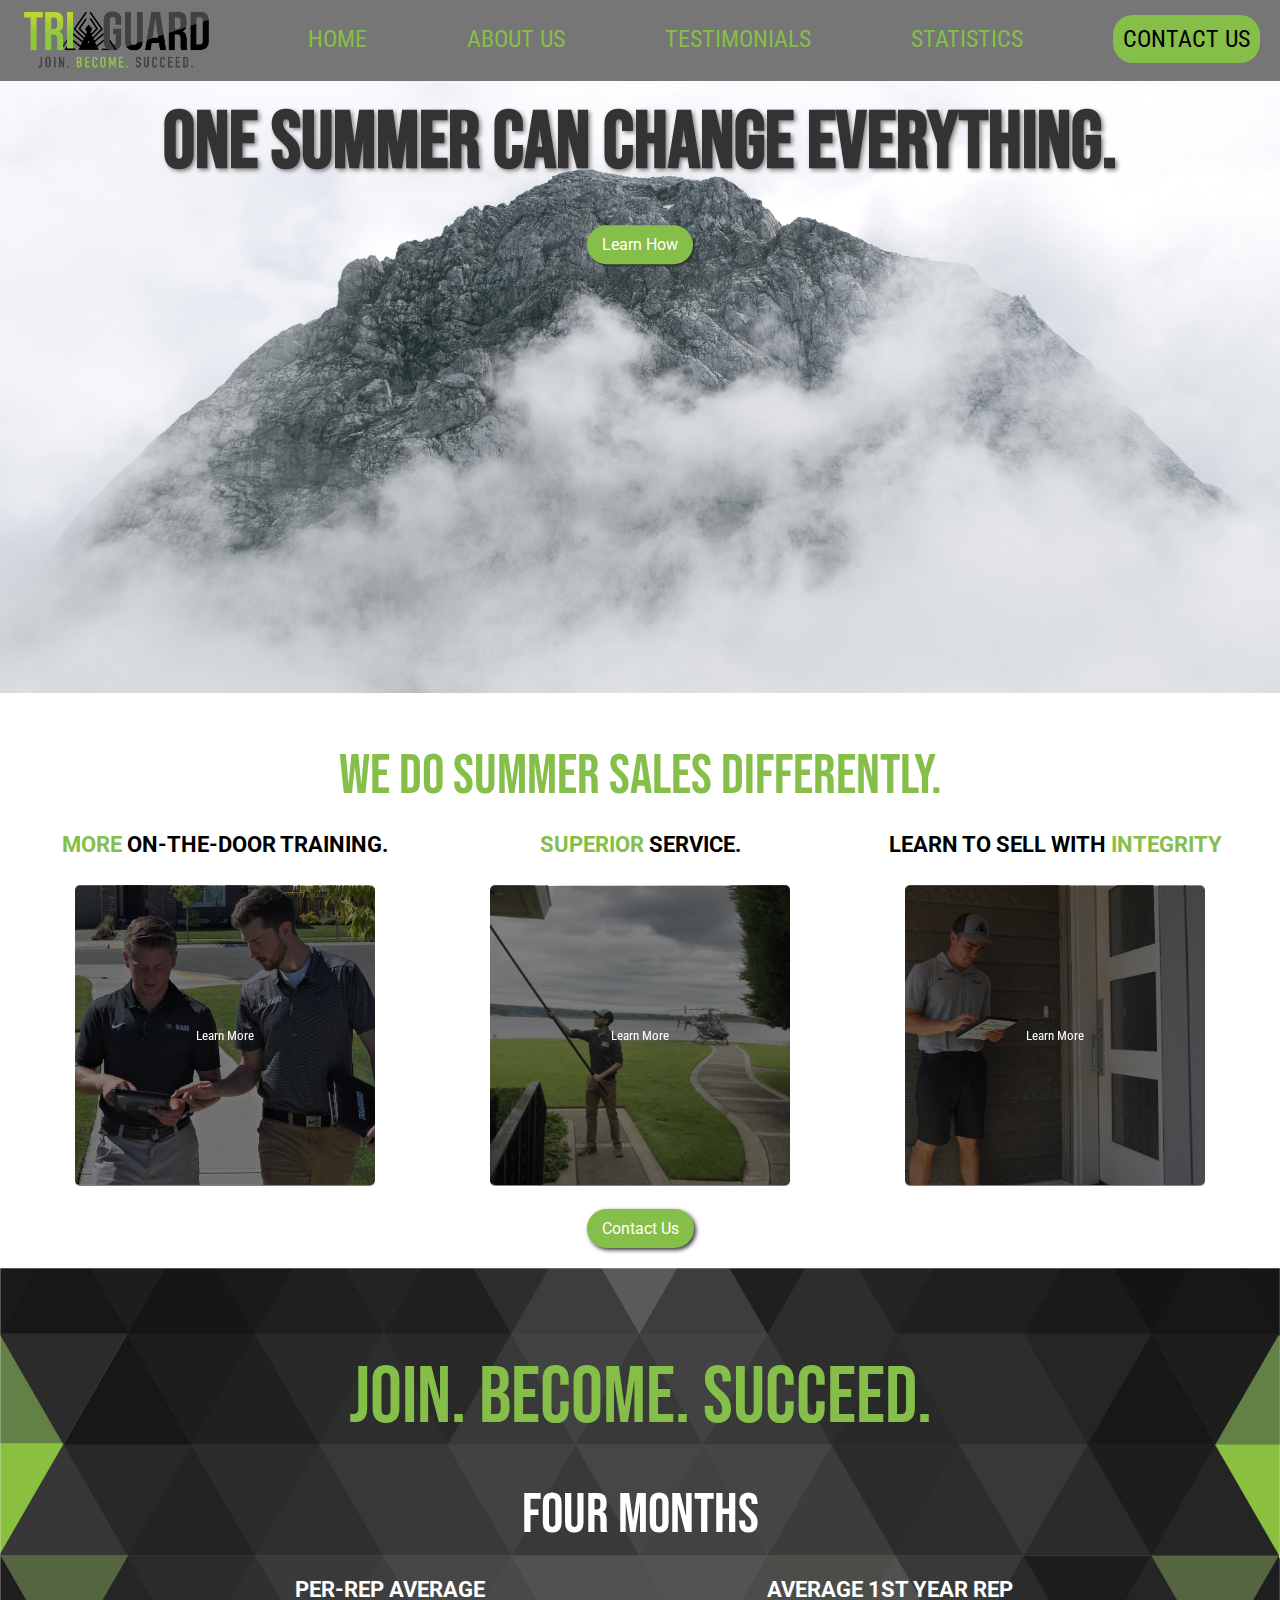
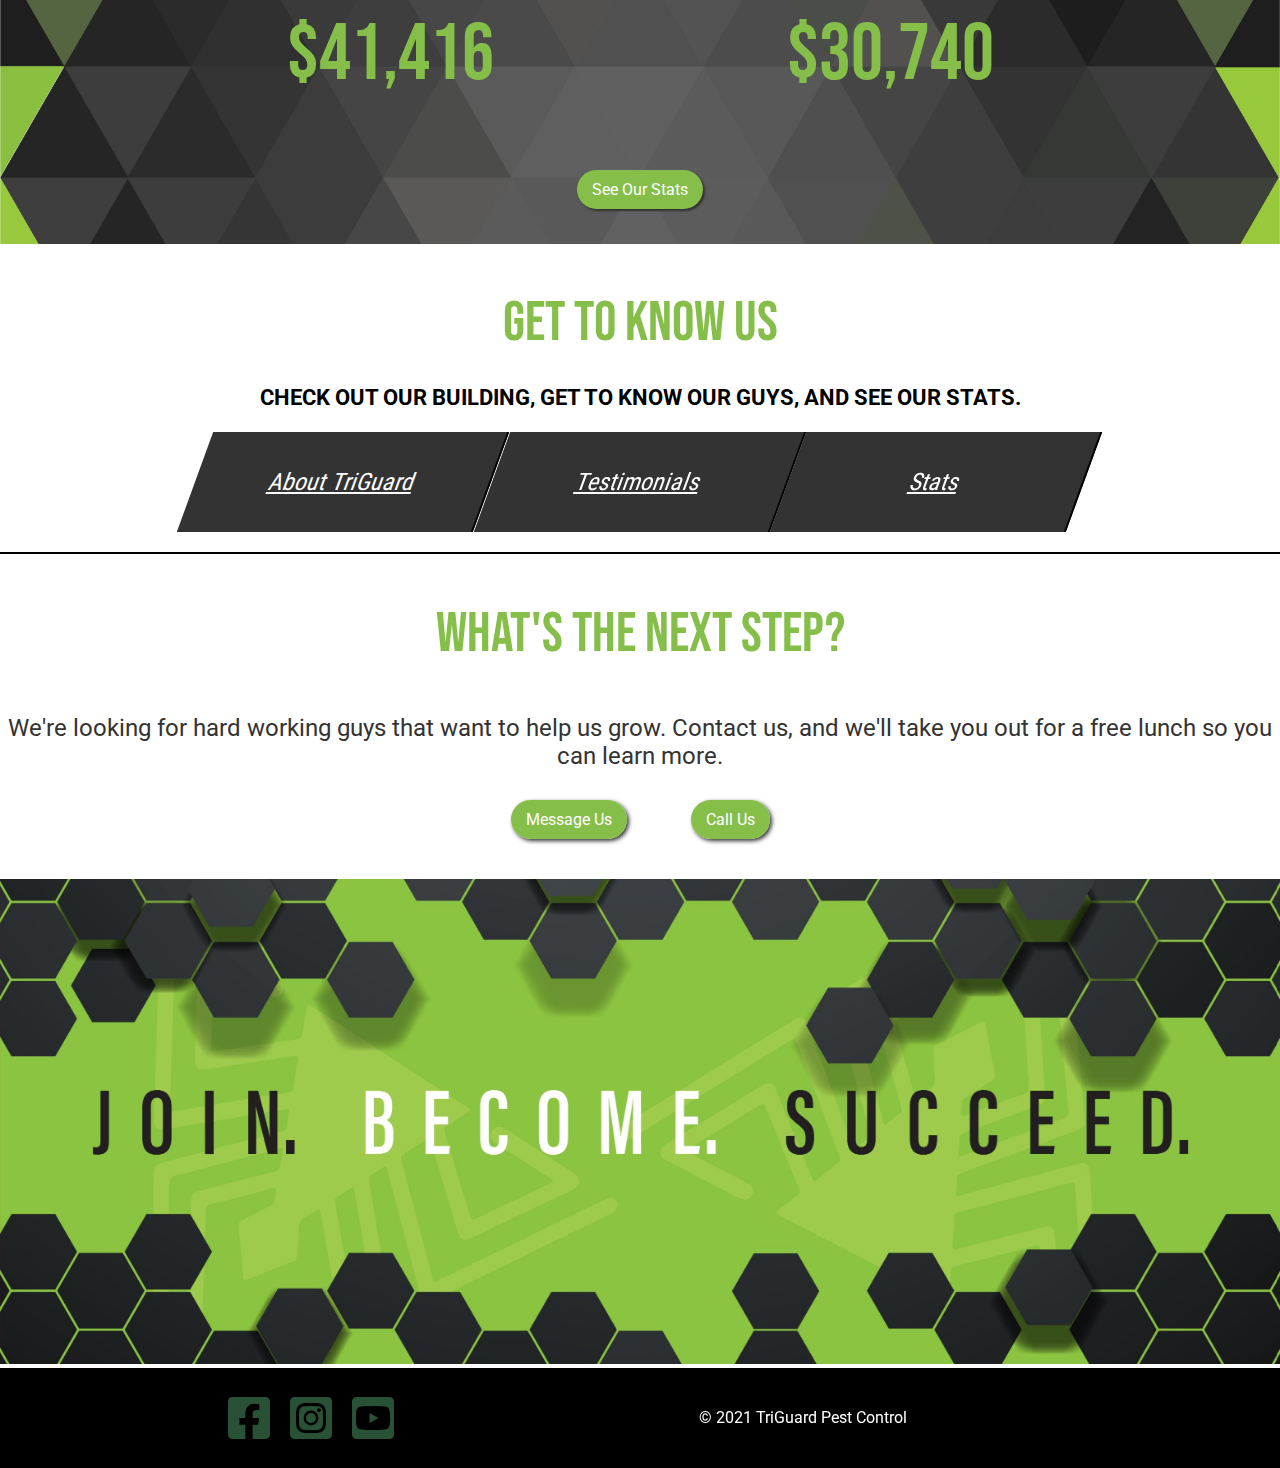
==== commit 8850e3de: "Made each page responsive" ====
--- a/index.html
+++ b/index.html
@@ -161,8 +161,8 @@
         <h2>What's the next step?</h2>
         <p>We're looking for hard working guys that want to
           help us grow. Contact us, and we'll take you out for a free lunch so you can learn more.</p>
-        <a class="message" href="https://www.messenger.com/t/1671851566" target="_blank">Message Us</a>
-        <a class="meeting" href="contact.html">Schedule a Meeting</a>
+        <a class="message" href="contact.html">Message Us</a>
+        <a class="meeting" href="tel:+480-452-3986">Call Us</a>
         <img src="triguard-web-images/slogan.jpg" alt="image">
       </div>
     </main>
--- a/style.css
+++ b/style.css
@@ -148,7 +148,7 @@
   }
 
   p {
-    font-family: 'Roboto Slab', serif;
+    /* font-family: 'Roboto Slab', serif; */
     font-size: 1.5em;
     color: #333333;
   }
@@ -197,7 +197,6 @@
     color: var(--color-primary);
     font-size: 3.5em;
     font-weight: lighter;
-    /* padding: 10px; */
   }
 
   h3 {
@@ -428,7 +427,7 @@
     margin: 20px 0;
     text-align: center;
     background-color: #000000;
-    padding: 10px;
+    padding: 15px;
     display: grid;
     grid-template-columns: 1fr 1fr 1fr 1fr 1fr;
     grid-area: 10px;
@@ -557,7 +556,7 @@
     padding: 10px 15px;
     background-color: var(--color-primary);
     box-shadow: 2px 2px 4px #333333;
-    margin: 40px;
+    margin-right: 30px;
   }
 
   .meeting {
@@ -567,7 +566,7 @@
     padding: 10px 15px;
     background-color: var(--color-primary);
     box-shadow: 2px 2px 4px #333333;
-    margin: 40px;
+    margin-left: 30px;
   }
 
   .message:hover, .meeting:hover {
@@ -583,18 +582,25 @@
 
   .about h1 {
     color: #333333;
-    font-size: 4vw;
+    font-size: 4rem;
     font-weight: lighter;
     text-align: center;
+    text-shadow: 2px 2px 4px gray;
   }
 
   .about p {
     text-align: center;
   }
 
-  .about {
-    max-height: 700px;
+@media screen and (min-width: 1000px) {
+    .about {
+    max-height: 600px;
     margin: 0 100px;
+  }
+}
+
+  .about-margin {
+    margin: 0 3px;
   }
 
   .about-grid {
@@ -637,6 +643,7 @@
 
   .reps-box {
     grid-column: 4/5;
+    margin: 0 10px;
     text-align: center;
   }
 
@@ -694,7 +701,7 @@
   .close {
     color: white;
     position: absolute;
-    top: 10px;
+    top: 100px;
     right: 25px;
     font-size: 35px;
     font-weight: bold;
@@ -770,13 +777,15 @@
     box-shadow: 0 4px 8px 0 rgba(0, 0, 0, 0.2), 0 6px 20px 0 rgba(0, 0, 0, 0.19);
   }
 
+  @media screen and (min-width: 1000px) {
   .locations-container {
     margin: 0 200px;
   }
+}
   .locations img {
     width: 100%;
   }
-
+  
   .activities, .activities-2 {
     display: flex;
     justify-content: space-evenly;
@@ -846,11 +855,12 @@
   .testimonials-title {
     text-align: center;
     font-size: 3rem;
-    margin: 10px 0;
+    margin: 10px 0 0;
+    text-shadow: 2px 2px 4px gray;
   }
 
   .testimonials-grid img {
-    width: 400px;
+    max-width: 100%;
     margin-top: 30px;
   }
 
@@ -919,10 +929,9 @@
     font-weight: lighter;
     text-align: center;
     text-shadow: 2px 2px 3px black;
-    margin: 20px auto;
+    margin: 20px 0;
     background-image: url(triguard-web-images/triangle-background-4.1.jpg);
     background-size: 100%;
-   
   }
 
   .stats-subheading {
@@ -934,9 +943,10 @@
 
 
   .job {
-    display: flex;
+    display: grid;
     margin: 20px 0;
-    justify-content: space-evenly;
+    grid-template-columns: 1fr 1fr 1fr 1fr 1fr;
+    align-items: center;
     background-image: -webkit-linear-gradient(30deg, #333 50%, #737373 50%); 
   }
 
@@ -948,13 +958,23 @@
     border-radius: 5px;
   }
 
+  .normaljob {
+    grid-column: 1/3;
+    justify-self: center;
+  }
+
   .vs {
     font-size: 5em;
-    align-self: center;
-    margin: -250px;
+    justify-self: center;
+    grid-column: 3/4;
     -webkit-text-fill-color: white; /* Will override color (regardless of order) */
     -webkit-text-stroke-width: 2px;
     -webkit-text-stroke-color: #333333;
+  }
+
+  .triguardjob {
+    grid-column: 4/6;
+    justify-self: center;
   }
 
   .numbers-container {
@@ -970,10 +990,10 @@
   .stats-list {
     color: #fff;
     padding: 20px;
-    margin: 5px 500px;
+    margin: 5px;
     /* background-color: #777;
     box-shadow: 3px 3px 3px #333333; */
-    text-align: left;
+    text-align: center;
     font-size: 2rem;
   }
 
@@ -986,7 +1006,7 @@
   .contact-main {
     margin: 100px 20px;
   }
-  .contact-main h2, h3 {
+  .contact-main h2, .contact-main h3 {
     text-align: center;
     margin: 0;
   }
@@ -1107,8 +1127,8 @@
   /*Responsive for mobile devices*/
 
   @media screen and (max-width: 840px) {
-    main {
-      margin-top: 120px;
+    .stats-main {
+      margin-top: 100px;
     }
     .section1, .section2, .section3, .section4 {
       display: block;
@@ -1120,6 +1140,10 @@
     .banner {
       display: block;
     }
+    .testimonials-grid {
+      display: inline-block;
+    }
+
   }
 
   @media screen and (max-width: 840px) {
@@ -1136,21 +1160,27 @@
       float: right;
       display: block;
     }
-
     nav li {
-      padding: 0;
+      padding: 3px;
       margin: 0;
-      text-decoration: underline;
     }
     nav a::before {
       display: none;
     }
+    .fog {
+      min-height: 350px;
+    }
     .title {
-      font-size: 2.1em;
-      text-shadow: none;
+      font-size: 4em;
+      width: 410px;
+      padding: 5px 0;
+    }
+    .clickme {
+      top: 75%;
     }
     .stats-heading {
-      font-size: 2em;
+      margin-top: -40px;
+      background-image: none;
     }
     .section2 {
       background-image: url(triguard-web-images/triangle-background-2.jpg);
@@ -1160,6 +1190,28 @@
     }
     .centerbutton, .centerbutton2, .centerbutton3 {
       height: 30px;
+    }
+    .numbers-container {
+      display: block;
+      background: url(triguard-web-images/triangular-background-4.jpg);
+    }
+    .vs {
+      font-size: 4em;
+      margin: 0;
+      -webkit-text-stroke-width: 0;
+    }
+    .job {
+      display: block;
+      background-image: -webkit-linear-gradient(90deg, #333 50%, #737373 50%); 
+      text-align: center;
+    }
+    .job img {
+      
+      box-shadow: none;
+    }
+    .rep-box {
+      width: 90%;
+      margin: 20px auto;
     }
   }
 
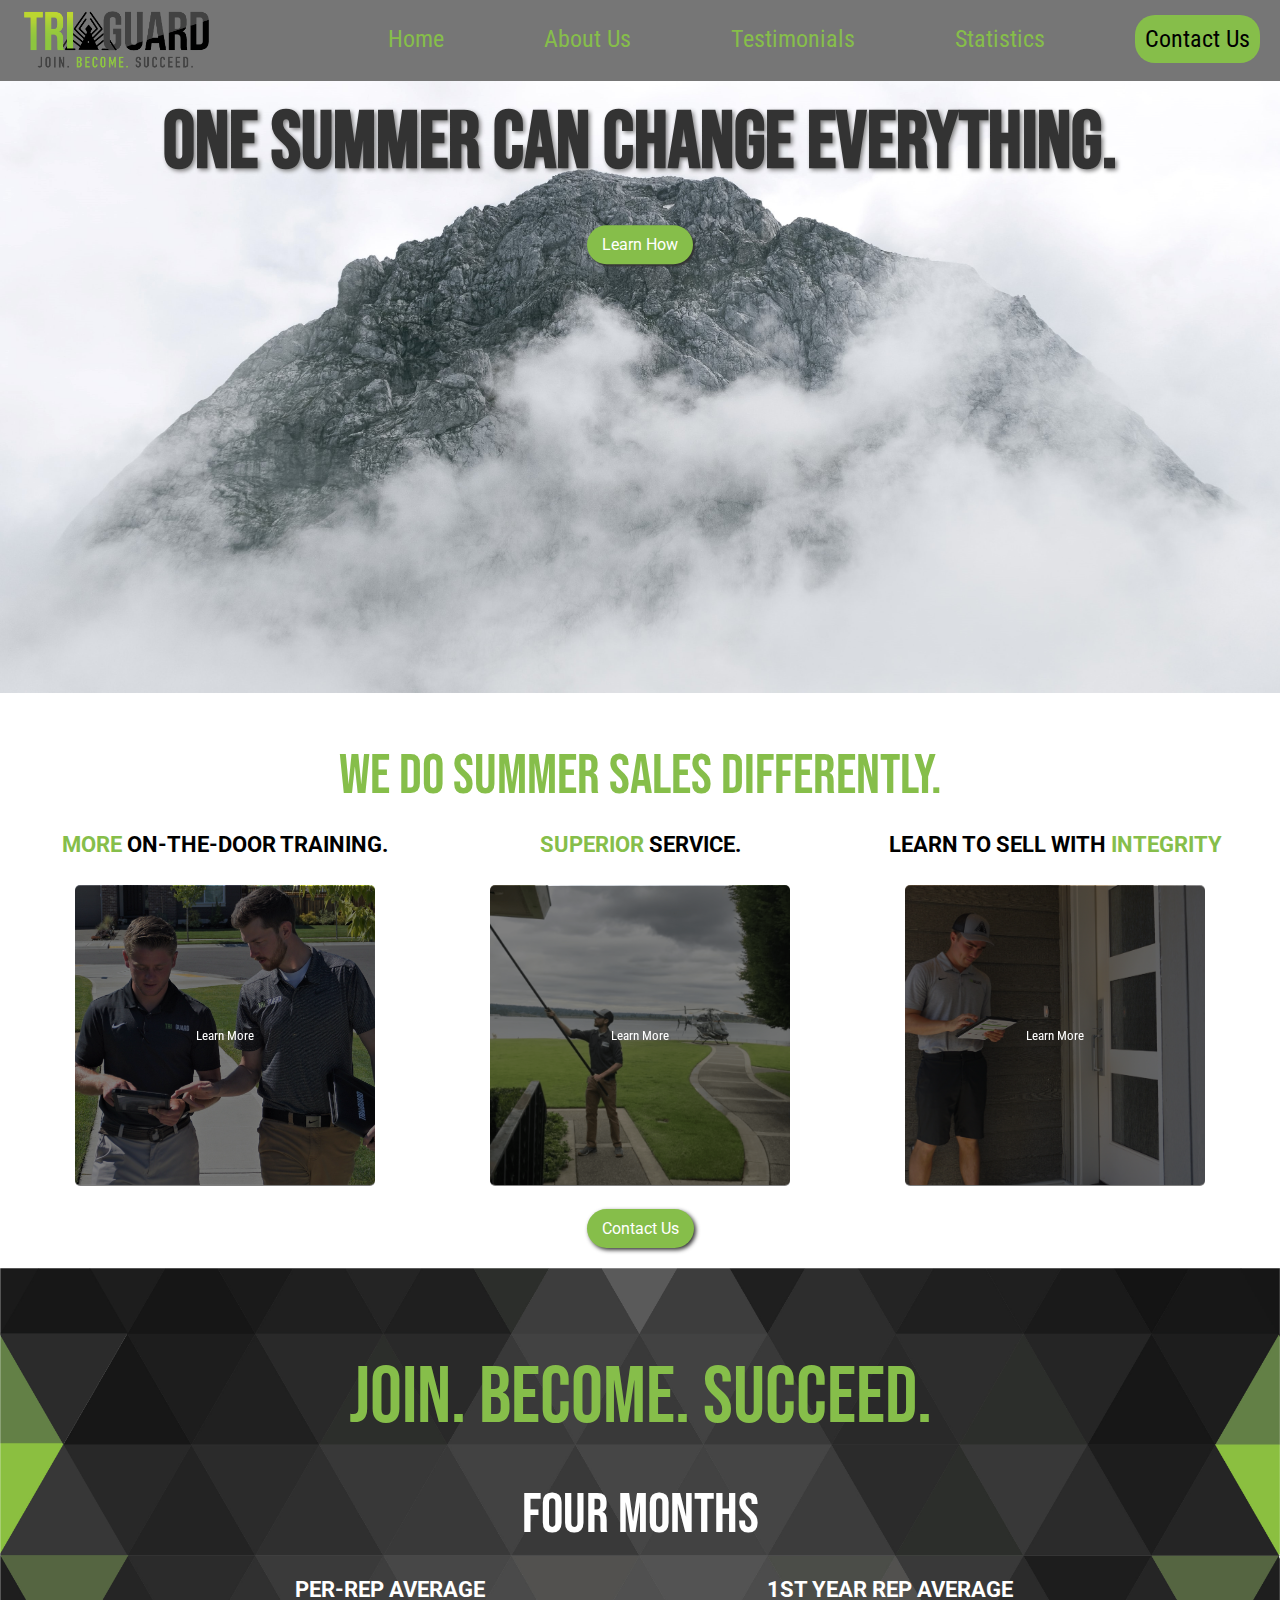
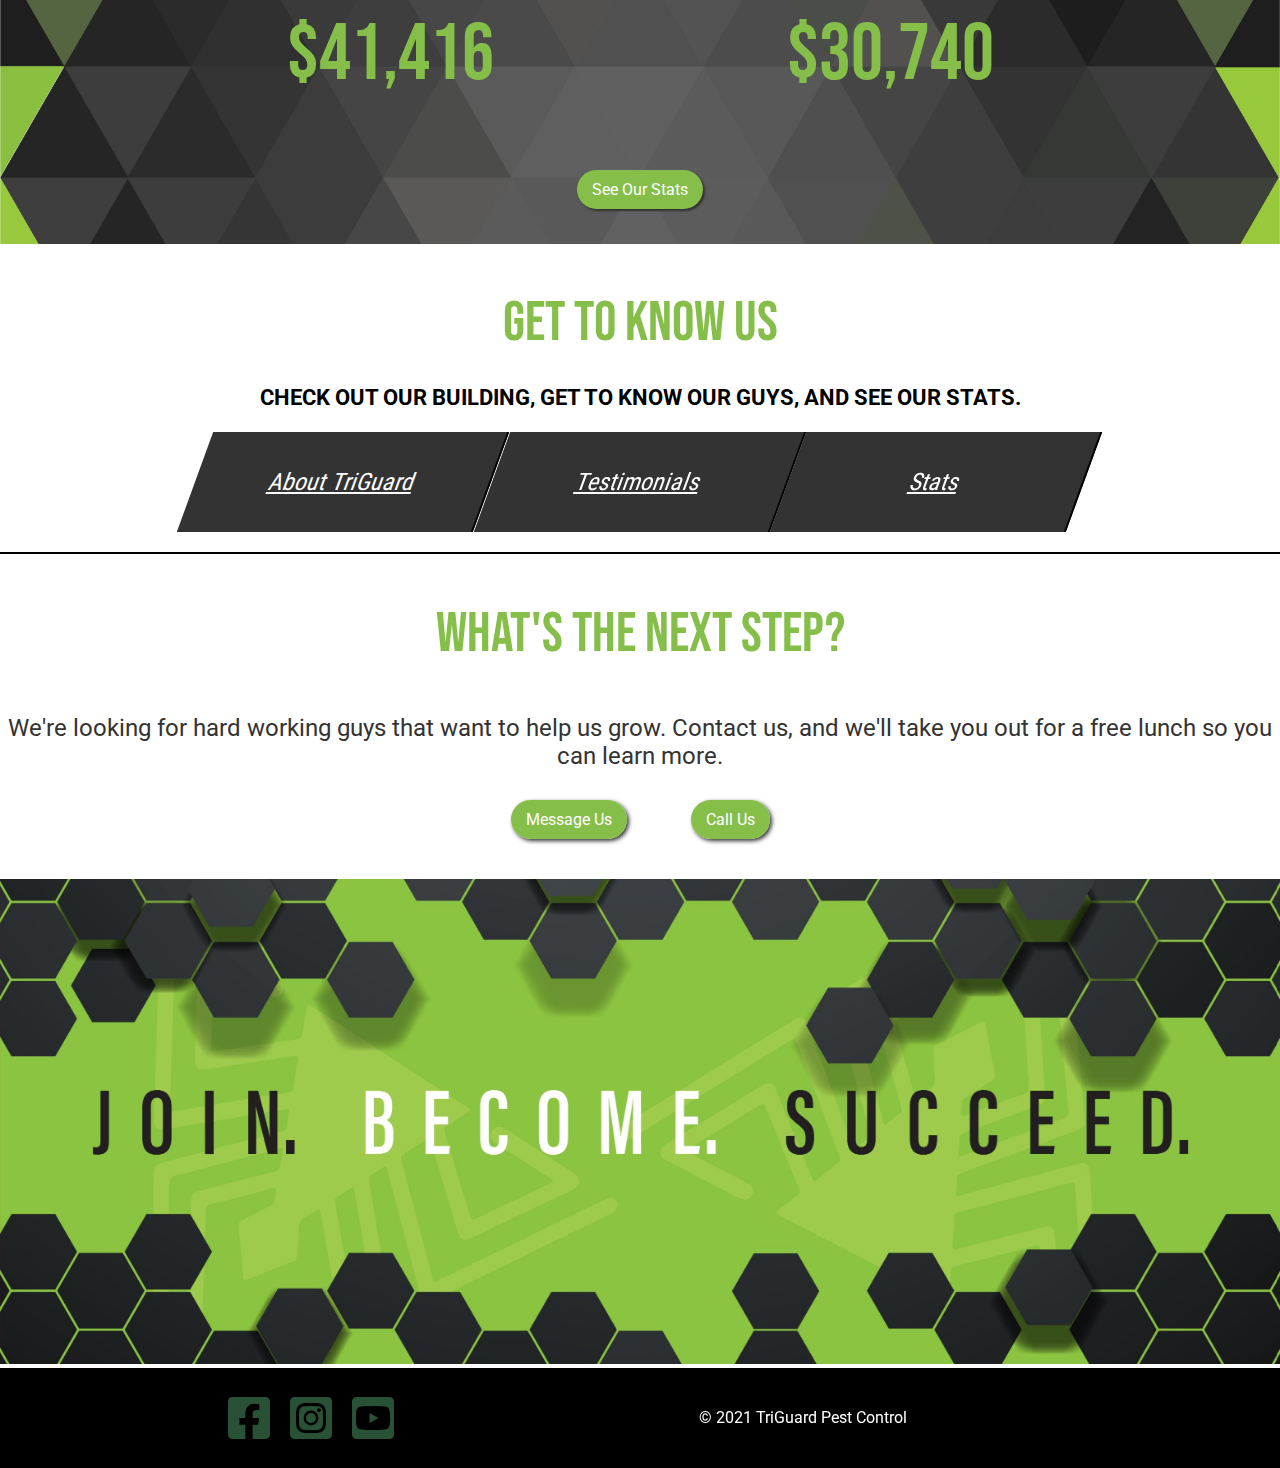
==== commit 45cd4940: "Final changes for responsiveness" ====
--- a/index.html
+++ b/index.html
@@ -56,7 +56,7 @@
     <main>
       <div class="banner">
         <h1 class="title">ONE SUMMER CAN CHANGE EVERYTHING.</h1>
-        <a class="clickme" href="#sec1">Learn How</a>
+        <a class="clickme" href="contact.html">Learn How</a>
 
         <img src="triguard-web-images/mountain_fog.jpg" class="fog" alt="fog and mountain">
       </div>
@@ -137,7 +137,7 @@
           <h2 class="avg">$41,416</h2>
         </div>
         <div class="first-year">
-          <h3>Average 1st Year Rep</h3>
+          <h3>1st Year Rep Average</h3>
           <h2 class="first-year-avg">$30,740</h2>
         </div>
         <a class="stats" href="stats.html">See Our Stats</a>
@@ -153,7 +153,7 @@
             <a href="testimonials.html">Testimonials</a>
           </div>
           <div class="stats-link">
-            <a href="testimonials.html">Stats</a>
+            <a href="stats.html">Stats</a>
           </div>
         </div>
       </div>
@@ -162,7 +162,7 @@
         <p>We're looking for hard working guys that want to
           help us grow. Contact us, and we'll take you out for a free lunch so you can learn more.</p>
         <a class="message" href="contact.html">Message Us</a>
-        <a class="meeting" href="tel:+480-452-3986">Call Us</a>
+        <a class="meeting" href="tel:+1(480)-452-3986">Call Us</a>
         <img src="triguard-web-images/slogan.jpg" alt="image">
       </div>
     </main>
--- a/style.css
+++ b/style.css
@@ -44,6 +44,7 @@
       font-size: 1rem;
     }
   }
+
   /* Navigation grid */
 
   nav {
@@ -70,14 +71,13 @@
     font-size: 1.5em;
     text-decoration: none;
     padding: 10px;
-    text-transform: uppercase;
     margin-left: -10px;
   }
 
-  @media screen and (max-width: 1245px) and (min-width: 850px) {
+  @media screen and (max-width: 1275px) and (min-width: 840px) {
     nav a {
       font-size: 1.5vw;
-      padding: 10px;
+      padding: 5px;
       margin-left: -25px;
     }
   }
@@ -588,16 +588,23 @@
     text-shadow: 2px 2px 4px gray;
   }
 
+  .about-h3 {
+    font-family: 'Bebas Neue', sans-serif;
+    font-size: 3.5rem;
+    font-weight: lighter;
+    color: var(--color-primary);
+  }
+
   .about p {
     text-align: center;
   }
 
-@media screen and (min-width: 1000px) {
+  @media screen and (min-width: 1000px) {
     .about {
-    max-height: 600px;
-    margin: 0 100px;
-  }
-}
+      max-height: 600px;
+      margin: 0 100px;
+    }
+  }
 
   .about-margin {
     margin: 0 3px;
@@ -619,7 +626,7 @@
     background-color: #333;
     content: "";
     display: inline-block;
-    height: 1.5px;
+    height: 2px;
     position: relative;
     vertical-align: middle;
     width: 50%;
@@ -702,9 +709,10 @@
     color: white;
     position: absolute;
     top: 100px;
-    right: 25px;
+    right: 15px;
     font-size: 35px;
     font-weight: bold;
+    z-index: 2;
   }
 
   .close:hover, .close:focus {
@@ -778,14 +786,15 @@
   }
 
   @media screen and (min-width: 1000px) {
-  .locations-container {
-    margin: 0 200px;
-  }
-}
+    .locations-container {
+      margin: 0 200px;
+    }
+  }
+
   .locations img {
     width: 100%;
   }
-  
+
   .activities, .activities-2 {
     display: flex;
     justify-content: space-evenly;
@@ -794,10 +803,12 @@
 
   .activities img {
     width: 30vw;
+    height: auto;
   }
 
   .activities-2 img {
     width: 30vw;
+    height: auto;
   }
 
   .videos {
@@ -808,7 +819,8 @@
   }
 
   .videos iframe {
-    max-width: 30vw;
+    max-width: 80%;
+    margin: 0 10px;
   }
 
   .center-container {
@@ -848,7 +860,7 @@
   }
 
   .testimonials-main p {
-    color: lightgrey;
+    color: #fff;
     text-align: left;
   }
 
@@ -885,7 +897,7 @@
   }
 
   .accordian__button {
-    font-family: 'Roboto',   sans-serif;
+    font-family: 'Roboto', sans-serif;
     font-size: 1.2rem;
     display: block;
     width: 100%;
@@ -896,7 +908,7 @@
     background: #777;
     color: #fff;
     text-align: left;
-    }
+  }
 
   .accordian__button::after {
     content: '\25be';
@@ -904,12 +916,14 @@
     transform: scale(1.5);
   }
 
-  .accordian__button--active + .accordian__content {
+  .accordian__button--active+.accordian__content {
     display: block;
   }
+
   .accordian__button--active {
-    background: #555555;
-  }
+    background: #777;
+  }
+
   .accordian__button--active::after {
     content: '\25b4';
   }
@@ -919,10 +933,10 @@
     overflow: auto;
 
     padding: 0 15px;
-    background: #333333;
-  }
-
-  /*------------------------------------Stats---------------------------------- */ 
+    background: rgba(0, 0, 0, 0, .9);
+  }
+
+  /*------------------------------------Stats---------------------------------- */
   .stats-heading {
     color: var(--color-primary);
     font-size: 4em;
@@ -947,7 +961,7 @@
     margin: 20px 0;
     grid-template-columns: 1fr 1fr 1fr 1fr 1fr;
     align-items: center;
-    background-image: -webkit-linear-gradient(30deg, #333 50%, #737373 50%); 
+    background-image: -webkit-linear-gradient(30deg, #333 50%, #737373 50%);
   }
 
   .job img {
@@ -967,7 +981,8 @@
     font-size: 5em;
     justify-self: center;
     grid-column: 3/4;
-    -webkit-text-fill-color: white; /* Will override color (regardless of order) */
+    -webkit-text-fill-color: white;
+    /* Will override color (regardless of order) */
     -webkit-text-stroke-width: 2px;
     -webkit-text-stroke-color: #333333;
   }
@@ -982,30 +997,38 @@
     background-size: 100%;
     background-position-y: center;
     margin-bottom: 20px;
-  }
+    padding: 0 30px 20px;
+  }
+
   .numbers {
     text-align: center;
   }
 
-  .stats-list {
+  @media screen and (min-width: 840px) {
+    .lists {
+      display: flex;
+      justify-content: space-between;
+    }
+  }
+
+  .stats-list, .stats-list2 {
     color: #fff;
-    padding: 20px;
-    margin: 5px;
-    /* background-color: #777;
-    box-shadow: 3px 3px 3px #333333; */
-    text-align: center;
+    padding: 0 20px;
+    margin: 5px auto;
+    text-align: left;
     font-size: 2rem;
   }
 
-  .stats-list p {
+  .numbers p {
     font-size: 1rem;
     color: #fff;
   }
 
-  /*------------------------------------Contact Form---------------------------------- */  
+  /*------------------------------------Contact Form---------------------------------- */
   .contact-main {
     margin: 100px 20px;
   }
+
   .contact-main h2, .contact-main h3 {
     text-align: center;
     margin: 0;
@@ -1020,7 +1043,7 @@
     color: var(--color-primary);
     text-transform: none;
   }
-  
+
   .form-container {
     border-radius: 5px;
     background-color: #f2f2f2;
@@ -1029,9 +1052,9 @@
   }
 
   .contact-sections {
-   padding: 5px;
-  }
-  
+    padding: 5px;
+  }
+
   .contact-sections:after {
     content: "";
     display: table;
@@ -1046,7 +1069,7 @@
     width: 25%;
     margin-top: 10px;
   }
-  
+
   input, select, textarea {
     border-radius: 4px;
     border: 1px solid #ccc;
@@ -1058,7 +1081,7 @@
     float: left;
     margin-top: 6px;
   }
-  
+
   textarea {
     height: 250px;
   }
@@ -1073,7 +1096,7 @@
     float: right;
     width: 100px;
   }
-  
+
   input[type=submit]:hover {
     background-color: var(--color-bg);
   }
@@ -1130,16 +1153,20 @@
     .stats-main {
       margin-top: 100px;
     }
+
     .section1, .section2, .section3, .section4 {
       display: block;
       text-align: center;
     }
+
     .about-grid {
       display: block;
     }
+
     .banner {
       display: block;
     }
+
     .testimonials-grid {
       display: inline-block;
     }
@@ -1150,69 +1177,98 @@
     header {
       background-color: #767676;
     }
+
     .logo {
       width: 150px;
     }
+
     .topnav a {
       display: none;
     }
+
     .topnav a.icon {
       float: right;
       display: block;
     }
+
     nav li {
       padding: 3px;
       margin: 0;
     }
+
     nav a::before {
       display: none;
     }
+
     .fog {
-      min-height: 350px;
-    }
+      min-height: 300px;
+    }
+
     .title {
-      font-size: 4em;
-      width: 410px;
+      font-size: 3.5em;
       padding: 5px 0;
     }
+
     .clickme {
       top: 75%;
     }
+
     .stats-heading {
       margin-top: -40px;
       background-image: none;
     }
+
     .section2 {
       background-image: url(triguard-web-images/triangle-background-2.jpg);
     }
-    .links a{
+
+    .links a {
       font-size: 1.1rem;
     }
+
     .centerbutton, .centerbutton2, .centerbutton3 {
       height: 30px;
     }
+
     .numbers-container {
       display: block;
       background: url(triguard-web-images/triangular-background-4.jpg);
     }
+
     .vs {
       font-size: 4em;
       margin: 0;
       -webkit-text-stroke-width: 0;
     }
+
     .job {
       display: block;
-      background-image: -webkit-linear-gradient(90deg, #333 50%, #737373 50%); 
+      background-image: -webkit-linear-gradient(90deg, #333 50%, #737373 50%);
       text-align: center;
     }
+
     .job img {
-      
       box-shadow: none;
     }
+
     .rep-box {
       width: 90%;
       margin: 20px auto;
     }
+
+    .fun {
+      display: block;
+      text-align: center;
+    }
+
+    .videos {
+      display: block;
+    }
+
+    .videos iframe {
+      max-width: 90%;
+    }
+
   }
 
   /* The "responsive" class is added to the topnav with JavaScript when the user clicks on the icon. This class makes the topnav look good on small screens (display the links vertically instead of horizontally) */
@@ -1221,11 +1277,13 @@
     .topnav.responsive {
       position: relative;
     }
+
     .topnav.responsive a.icon {
       position: absolute;
       right: 0;
       top: 0;
     }
+
     .topnav.responsive a {
       float: none;
       display: block;
